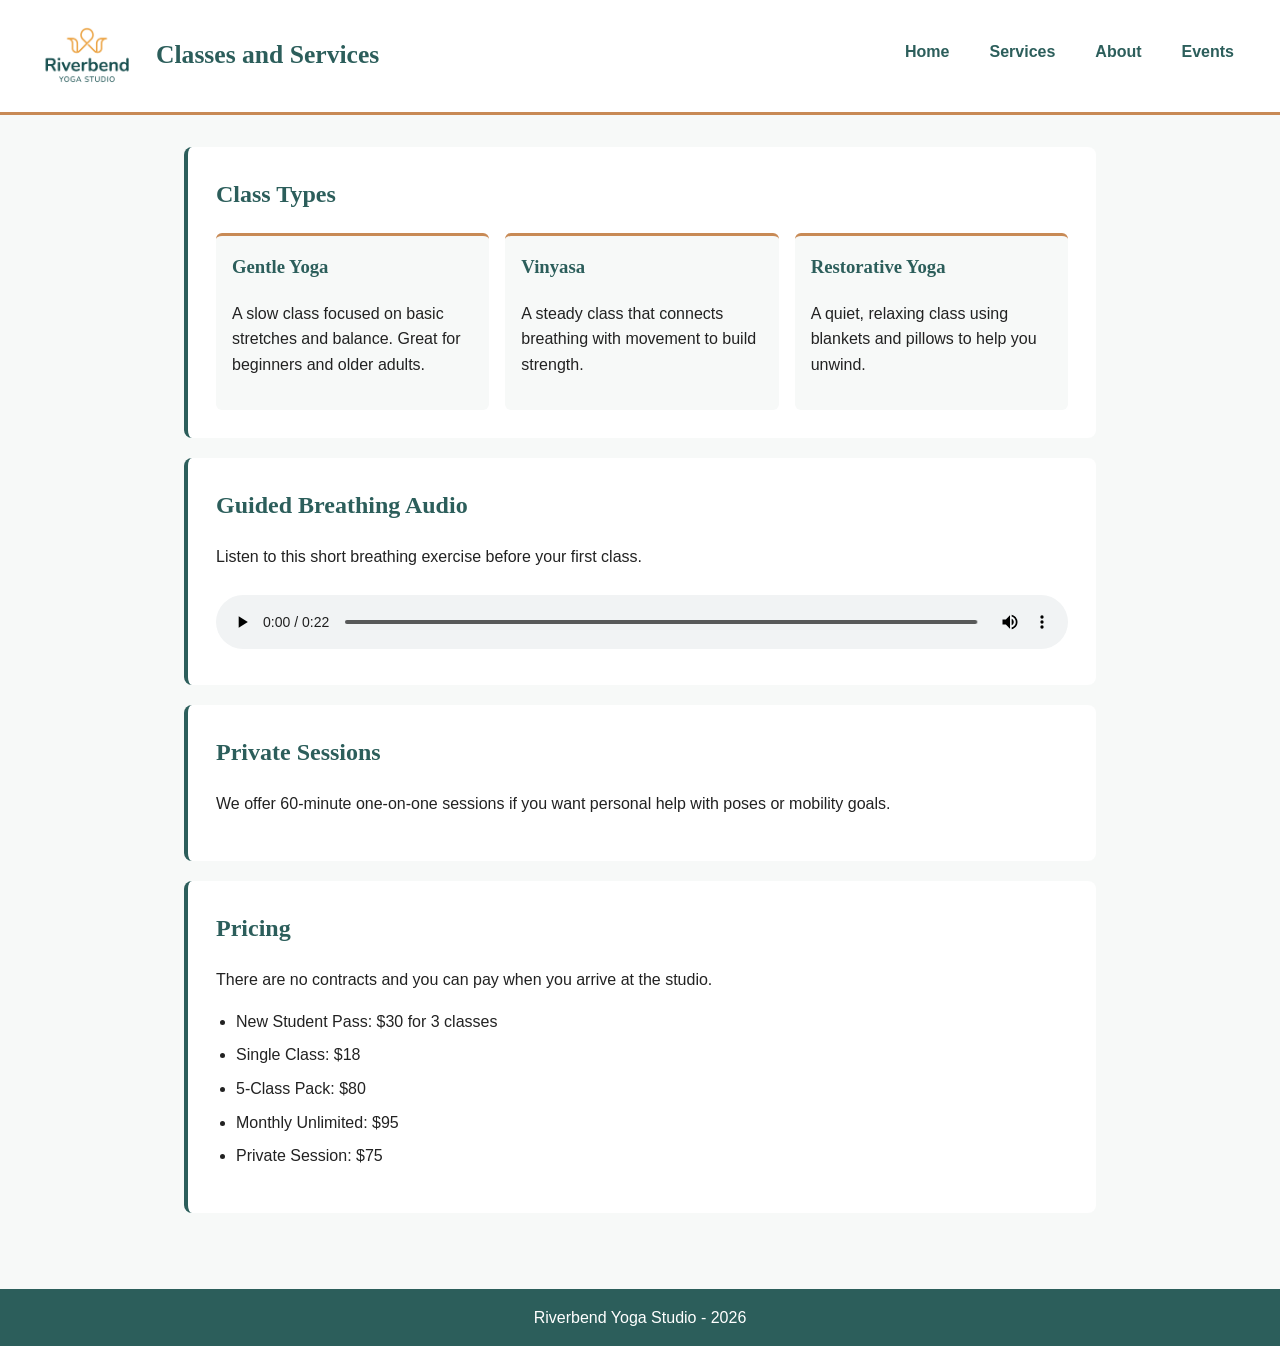
==== services.html @ 712cecc1 "Add files via upload" ====
<!DOCTYPE html>
<html lang="en">
<head>
  <meta charset="UTF-8">
  <meta name="viewport" content="width=device-width, initial-scale=1.0">
  <title>Riverbend Yoga Studio - Services</title>
  <link rel="stylesheet" href="styles.css">
</head>
<body>
  <header>
    <div class="brand">
      <img src="yoga-logo_c.png" alt="Riverbend Yoga Studio logo" class="logo">
      <h1>Classes and Services</h1>
    </div>
    <nav>
      <ul>
        <li><a href="index.html">Home</a></li>
        <li><a href="services.html">Services</a></li>
        <li><a href="about.html">About</a></li>
        <li><a href="events.html">Events</a></li>
      </ul>
    </nav>
  </header>

  <main>
    <section>
      <h2>Class Types</h2>
      <div class="card-group">
        <div class="card">
          <h3>Gentle Yoga</h3>
          <p>A slow class focused on basic stretches and balance. Great for beginners and older adults.</p>
        </div>
        <div class="card">
          <h3>Vinyasa</h3>
          <p>A steady class that connects breathing with movement to build strength.</p>
        </div>
        <div class="card">
          <h3>Restorative Yoga</h3>
          <p>A quiet, relaxing class using blankets and pillows to help you unwind.</p>
        </div>
      </div>
    </section>

    <section>
      <h2>Guided Breathing Audio</h2>
      <p>Listen to this short breathing exercise before your first class.</p>
      <audio controls>
        <source src="yoga-breathing_c.mp3" type="audio/mpeg">
        Your browser cannot play this audio. To try the exercise, breathe in slowly for 4 seconds and breathe out for 6 seconds.
      </audio>
    </section>

    <section>
      <h2>Private Sessions</h2>
      <p>We offer 60-minute one-on-one sessions if you want personal help with poses or mobility goals.</p>
    </section>

    <section>
      <h2>Pricing</h2>
      <p>There are no contracts and you can pay when you arrive at the studio.</p>
      <ul>
        <li>New Student Pass: $30 for 3 classes</li>
        <li>Single Class: $18</li>
        <li>5-Class Pack: $80</li>
        <li>Monthly Unlimited: $95</li>
        <li>Private Session: $75</li>
      </ul>
    </section>
  </main>

  <footer>
    <p>Riverbend Yoga Studio - 2026</p>
  </footer>
</body>
</html>
---- styles.css ----
* {
  box-sizing: border-box;
}

body {
  margin: 0;
  font-family: Arial, sans-serif;
  line-height: 1.6;
  color: #222222;
  background-color: #f7f9f8;
}

h1, h2, h3 {
  font-family: Georgia, serif;
  color: #2c5e5b;
  margin-top: 0;
}

img {
  max-width: 100%;
  height: auto;
  display: block;
  border-radius: 6px;
}

/* Header and Navigation (Mobile-First) */
header {
  background-color: #ffffff;
  border-bottom: 3px solid #c88a55;
  padding: 16px;
  display: flex;
  flex-direction: column;
  align-items: center;
  text-align: center;
  gap: 12px;
}

.brand {
  display: flex;
  flex-direction: column;
  align-items: center;
  gap: 8px;
}

.logo {
  width: 110px;
}

header h1 {
  font-size: 1.6rem;
  margin: 0;
}

nav ul {
  list-style: none;
  margin: 0;
  padding: 0;
  display: flex;
  flex-direction: column;
  gap: 8px;
}

nav a {
  display: block;
  padding: 8px 14px;
  text-decoration: none;
  color: #2c5e5b;
  font-weight: bold;
  border-radius: 4px;
}

nav a:hover,
nav a:focus {
  background-color: #2c5e5b;
  color: #ffffff;
}

/* Main Content */
main {
  max-width: 960px;
  margin: 0 auto;
  padding: 20px 16px;
}

section {
  background-color: #ffffff;
  padding: 20px;
  margin-bottom: 20px;
  border-radius: 8px;
  border-left: 4px solid #2c5e5b;
}

section img {
  margin: 14px 0;
}

ul {
  padding-left: 20px;
}

li {
  margin-bottom: 8px;
}

/* Flex Card Layouts (Mobile-First Stacked) */
.card-group {
  display: flex;
  flex-direction: column;
  gap: 16px;
}

.card {
  background-color: #f7f9f8;
  padding: 16px;
  border-radius: 6px;
  border-top: 3px solid #c88a55;
}

/* Media Elements */
figure {
  margin: 0 0 16px 0;
}

figcaption {
  font-size: 0.9rem;
  color: #2c5e5b;
  margin-top: 8px;
}

audio {
  width: 100%;
  margin-top: 10px;
}

/* Form Styling */
form {
  display: flex;
  flex-direction: column;
  gap: 16px;
}

fieldset {
  border: 1px solid #c88a55;
  border-radius: 6px;
  padding: 16px;
  margin: 0;
}

legend {
  font-family: Georgia, serif;
  font-weight: bold;
  color: #2c5e5b;
  padding: 0 6px;
}

label {
  display: block;
  font-weight: bold;
  margin-bottom: 4px;
}

input,
select,
textarea {
  width: 100%;
  padding: 10px;
  font-family: Arial, sans-serif;
  font-size: 1rem;
  border: 1px solid #2c5e5b;
  border-radius: 4px;
}

button {
  background-color: #2c5e5b;
  color: #ffffff;
  font-family: Arial, sans-serif;
  font-size: 1rem;
  font-weight: bold;
  padding: 12px 20px;
  border: none;
  border-radius: 4px;
  cursor: pointer;
}

button:hover,
button:focus {
  background-color: #c88a55;
  color: #222222;
}

/* Footer */
footer {
  background-color: #2c5e5b;
  color: #ffffff;
  text-align: center;
  padding: 16px;
  margin-top: 24px;
}

footer p {
  margin: 0;
}

/* Larger Screens (Tablet and Desktop) */
@media (min-width: 768px) {
  header {
    flex-direction: row;
    justify-content: space-between;
    text-align: left;
    padding: 16px 32px;
  }

  .brand {
    flex-direction: row;
    gap: 14px;
  }

  nav ul {
    flex-direction: row;
    gap: 12px;
  }

  main {
    padding: 32px 24px;
  }

  section {
    padding: 28px;
  }

  .card-group {
    flex-direction: row;
  }

  .card {
    flex: 1;
  }

  button {
    align-self: flex-start;
  }
}
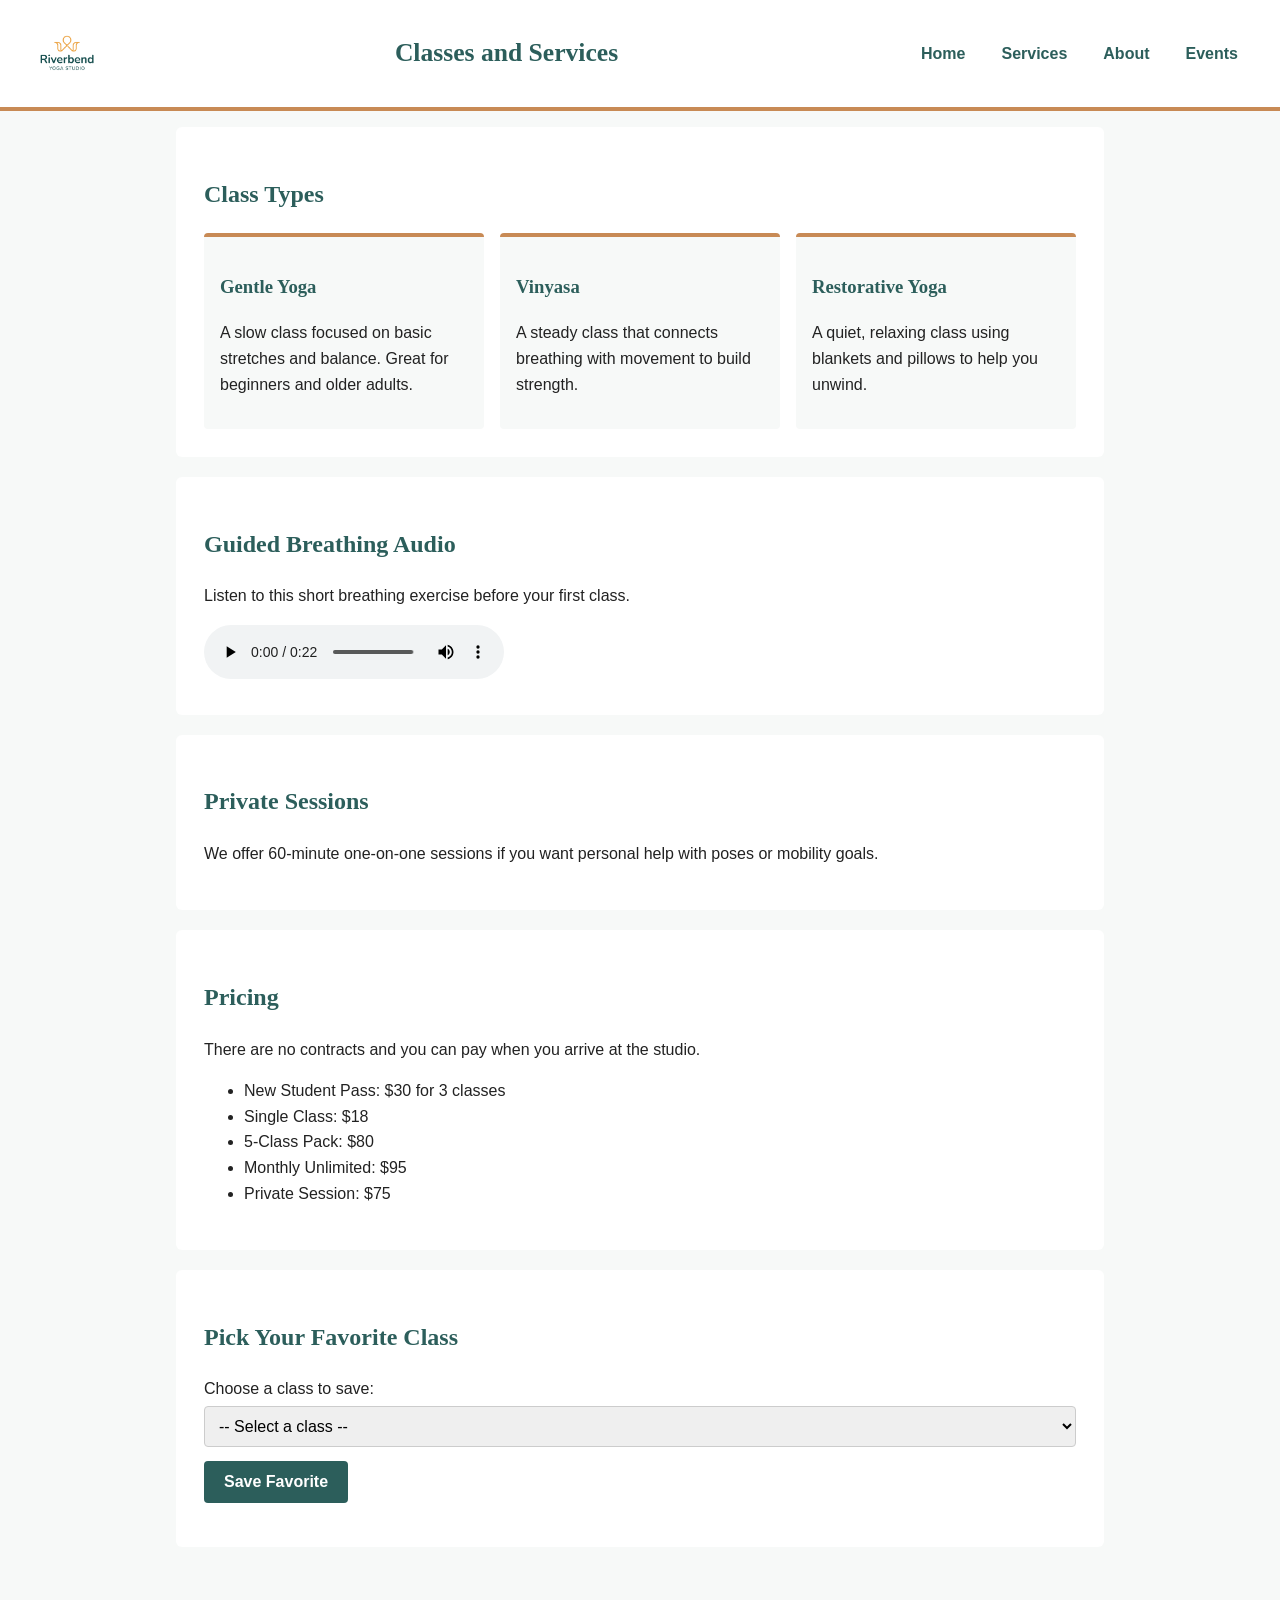
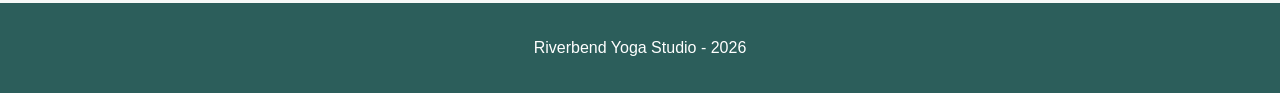
==== commit 54410706: "Add files via upload" ====
--- a/services.html
+++ b/services.html
@@ -8,10 +8,8 @@
 </head>
 <body>
   <header>
-    <div class="brand">
-      <img src="yoga-logo_c.png" alt="Riverbend Yoga Studio logo" class="logo">
-      <h1>Classes and Services</h1>
-    </div>
+    <img src="yoga-logo_c.png" alt="Riverbend Yoga Studio logo">
+    <h1>Classes and Services</h1>
     <nav>
       <ul>
         <li><a href="index.html">Home</a></li>
@@ -66,10 +64,25 @@
         <li>Private Session: $75</li>
       </ul>
     </section>
+
+    <section>
+      <h2>Pick Your Favorite Class</h2>
+      <label for="favorite-class">Choose a class to save:</label>
+      <select id="favorite-class">
+        <option value="">-- Select a class --</option>
+        <option value="gentle">Gentle Yoga</option>
+        <option value="vinyasa">Vinyasa</option>
+        <option value="restorative">Restorative Yoga</option>
+      </select>
+      <button type="button" id="save-class-btn">Save Favorite</button>
+      <p id="class-output"></p>
+    </section>
   </main>
 
   <footer>
     <p>Riverbend Yoga Studio - 2026</p>
   </footer>
+
+  <script src="script.js"></script>
 </body>
 </html>
--- a/styles.css
+++ b/styles.css
@@ -5,104 +5,77 @@
 body {
   margin: 0;
   font-family: Arial, sans-serif;
+  background-color: #f7f9f8;
+  color: #222222;
   line-height: 1.6;
-  color: #222222;
-  background-color: #f7f9f8;
 }
 
-h1, h2, h3 {
+header {
+  background-color: #ffffff;
+  border-bottom: 4px solid #c88a55;
+  padding: 16px;
+  display: flex;
+  flex-direction: column;
+  align-items: center;
+  text-align: center;
+  gap: 10px;
+}
+
+header img {
+  max-width: 70px;
+  height: auto;
+}
+
+h1, h2, h3, legend {
   font-family: Georgia, serif;
   color: #2c5e5b;
-  margin-top: 0;
+}
+
+h1 {
+  font-size: 1.6rem;
+  margin: 0;
+}
+
+nav ul {
+  list-style: none;
+  padding: 0;
+  margin: 0;
+  display: flex;
+  flex-direction: column;
+  gap: 8px;
+}
+
+nav a {
+  text-decoration: none;
+  color: #2c5e5b;
+  font-weight: bold;
+  padding: 6px 10px;
+}
+
+nav a:hover {
+  color: #c88a55;
+}
+
+main {
+  max-width: 960px;
+  margin: 0 auto;
+  padding: 16px;
+}
+
+section {
+  background-color: #ffffff;
+  padding: 20px;
+  margin-bottom: 20px;
+  border-radius: 6px;
 }
 
 img {
   max-width: 100%;
   height: auto;
   display: block;
-  border-radius: 6px;
+  margin: 12px 0;
 }
 
-/* Header and Navigation (Mobile-First) */
-header {
-  background-color: #ffffff;
-  border-bottom: 3px solid #c88a55;
-  padding: 16px;
-  display: flex;
-  flex-direction: column;
-  align-items: center;
-  text-align: center;
-  gap: 12px;
-}
-
-.brand {
-  display: flex;
-  flex-direction: column;
-  align-items: center;
-  gap: 8px;
-}
-
-.logo {
-  width: 110px;
-}
-
-header h1 {
-  font-size: 1.6rem;
-  margin: 0;
-}
-
-nav ul {
-  list-style: none;
-  margin: 0;
-  padding: 0;
-  display: flex;
-  flex-direction: column;
-  gap: 8px;
-}
-
-nav a {
-  display: block;
-  padding: 8px 14px;
-  text-decoration: none;
-  color: #2c5e5b;
-  font-weight: bold;
-  border-radius: 4px;
-}
-
-nav a:hover,
-nav a:focus {
-  background-color: #2c5e5b;
-  color: #ffffff;
-}
-
-/* Main Content */
-main {
-  max-width: 960px;
-  margin: 0 auto;
-  padding: 20px 16px;
-}
-
-section {
-  background-color: #ffffff;
-  padding: 20px;
-  margin-bottom: 20px;
-  border-radius: 8px;
-  border-left: 4px solid #2c5e5b;
-}
-
-section img {
-  margin: 14px 0;
-}
-
-ul {
-  padding-left: 20px;
-}
-
-li {
-  margin-bottom: 8px;
-}
-
-/* Flex Card Layouts (Mobile-First Stacked) */
 .card-group {
   display: flex;
   flex-direction: column;
@@ -111,97 +84,73 @@
 
 .card {
   background-color: #f7f9f8;
+  border-top: 4px solid #c88a55;
+  padding: 16px;
+  border-radius: 4px;
+  flex: 1;
+}
+
+form fieldset {
+  border: 1px solid #c88a55;
   padding: 16px;
   border-radius: 6px;
-  border-top: 3px solid #c88a55;
 }
 
-/* Media Elements */
-figure {
-  margin: 0 0 16px 0;
+form label {
+  display: block;
+  font-weight: bold;
+  margin-top: 12px;
 }
 
-figcaption {
-  font-size: 0.9rem;
-  color: #2c5e5b;
-  margin-top: 8px;
-}
-
-audio {
-  width: 100%;
-  margin-top: 10px;
-}
-
-/* Form Styling */
-form {
-  display: flex;
-  flex-direction: column;
-  gap: 16px;
-}
-
-fieldset {
-  border: 1px solid #c88a55;
-  border-radius: 6px;
-  padding: 16px;
-  margin: 0;
-}
-
-legend {
-  font-family: Georgia, serif;
-  font-weight: bold;
-  color: #2c5e5b;
-  padding: 0 6px;
-}
-
-label {
-  display: block;
-  font-weight: bold;
-  margin-bottom: 4px;
-}
-
-input,
-select,
-textarea {
+form input,
+form select,
+form textarea,
+section select {
   width: 100%;
   padding: 10px;
+  margin-top: 4px;
   font-family: Arial, sans-serif;
   font-size: 1rem;
-  border: 1px solid #2c5e5b;
+  border: 1px solid #cccccc;
   border-radius: 4px;
 }
 
 button {
   background-color: #2c5e5b;
   color: #ffffff;
-  font-family: Arial, sans-serif;
+  border: none;
+  padding: 12px 20px;
   font-size: 1rem;
   font-weight: bold;
-  padding: 12px 20px;
-  border: none;
   border-radius: 4px;
+  margin-top: 14px;
   cursor: pointer;
 }
 
-button:hover,
-button:focus {
+button:hover {
   background-color: #c88a55;
-  color: #222222;
 }
 
-/* Footer */
 footer {
   background-color: #2c5e5b;
   color: #ffffff;
   text-align: center;
   padding: 16px;
-  margin-top: 24px;
+  margin-top: 20px;
 }
 
-footer p {
-  margin: 0;
+.error-msg {
+  color: #b00020;
+  font-size: 0.9rem;
+  margin-top: 4px;
 }
 
-/* Larger Screens (Tablet and Desktop) */
+#form-status {
+  color: #2c5e5b;
+  font-weight: bold;
+  margin-top: 10px;
+}
+
 @media (min-width: 768px) {
   header {
     flex-direction: row;
@@ -210,18 +159,9 @@
     padding: 16px 32px;
   }
 
-  .brand {
-    flex-direction: row;
-    gap: 14px;
-  }
-
   nav ul {
     flex-direction: row;
-    gap: 12px;
-  }
-
-  main {
-    padding: 32px 24px;
+    gap: 16px;
   }
 
   section {
@@ -231,12 +171,4 @@
   .card-group {
     flex-direction: row;
   }
-
-  .card {
-    flex: 1;
-  }
-
-  button {
-    align-self: flex-start;
-  }
 }
